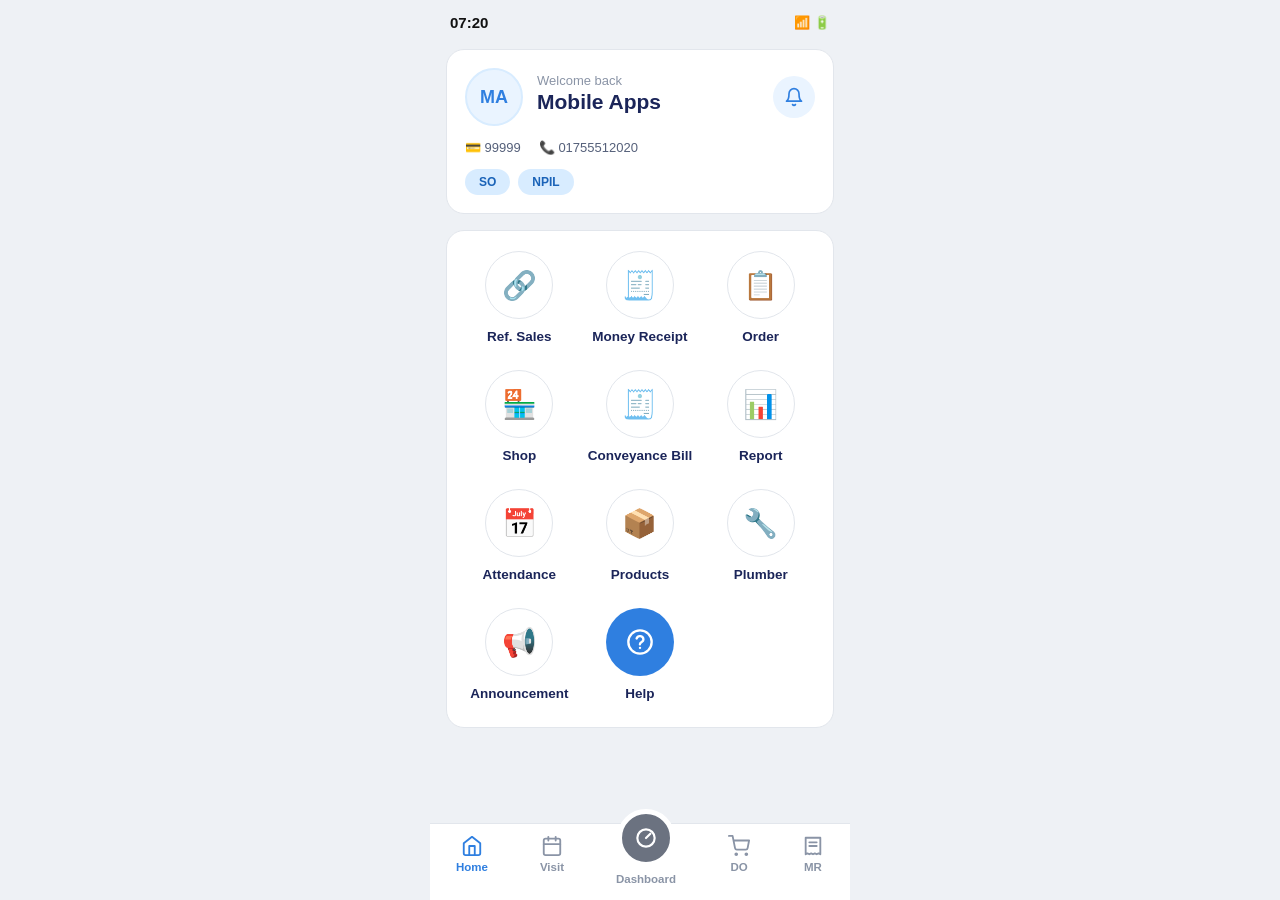
==== index.html @ ec457d66 "Add new string resource for viewing past step hint and create initial HTML structure for mobile app " ====
<!DOCTYPE html>
<html lang="en">
<head>
<meta charset="UTF-8">
<meta name="viewport" content="width=device-width, initial-scale=1.0">
<title>Mobile Apps</title>
<style>
  :root {
    --bg: #eef1f5;
    --card-bg: #ffffff;
    --border: #e2e6ec;
    --navy: #1b2559;
    --blue: #2f7fe0;
    --blue-light: #d8ecff;
    --blue-lighter: #eaf4ff;
    --grey-text: #8a94a6;
    --green: #35c46f;
    --amber: #f5a623;
    --red: #ef4444;
  }

  * { box-sizing: border-box; }

  body {
    margin: 0;
    background: var(--bg);
    font-family: -apple-system, BlinkMacSystemFont, "Segoe UI", Roboto, Helvetica, Arial, sans-serif;
    display: flex;
    justify-content: center;
  }

  .phone {
    width: 100%;
    max-width: 420px;
    min-height: 100vh;
    background: var(--bg);
    display: flex;
    flex-direction: column;
    position: relative;
  }

  /* Status bar */
  .status-bar {
    display: flex;
    justify-content: space-between;
    align-items: center;
    padding: 14px 20px 6px;
    font-size: 15px;
    font-weight: 600;
    color: #111;
  }
  .status-icons { display: flex; align-items: center; gap: 6px; font-size: 13px; }

  .content {
    padding: 12px 16px 90px;
    flex: 1;
  }

  .screen { display: none; }
  .screen.active { display: block; }

  /* Sub-page header */
  .page-header {
    display: flex;
    align-items: center;
    gap: 12px;
    margin-bottom: 16px;
    padding: 4px 0;
  }
  .back-btn {
    width: 38px;
    height: 38px;
    border-radius: 50%;
    background: #fff;
    border: 1px solid var(--border);
    display: flex;
    align-items: center;
    justify-content: center;
    cursor: pointer;
    flex-shrink: 0;
  }
  .back-btn svg { width: 18px; height: 18px; stroke: var(--navy); }
  .page-title { font-size: 19px; font-weight: 800; color: var(--navy); margin: 0; }

  /* Profile card */
  .profile-card {
    background: var(--card-bg);
    border: 1px solid var(--border);
    border-radius: 18px;
    padding: 18px;
    display: flex;
    flex-direction: column;
    gap: 14px;
    margin-bottom: 16px;
  }
  .profile-top {
    display: flex;
    align-items: center;
    gap: 14px;
  }
  .avatar {
    width: 58px;
    height: 58px;
    border-radius: 50%;
    background: var(--blue-lighter);
    border: 2px solid var(--blue-light);
    display: flex;
    align-items: center;
    justify-content: center;
    font-weight: 700;
    color: var(--blue);
    font-size: 18px;
    flex-shrink: 0;
  }
  .profile-info { flex: 1; }
  .welcome { color: var(--grey-text); font-size: 13px; margin: 0; }
  .name { color: var(--navy); font-size: 21px; font-weight: 800; margin: 2px 0 8px; }
  .meta { display: flex; gap: 18px; font-size: 13px; color: #55607a; }
  .meta span { display: flex; align-items: center; gap: 6px; }

  .bell {
    width: 42px;
    height: 42px;
    border-radius: 50%;
    background: var(--blue-lighter);
    display: flex;
    align-items: center;
    justify-content: center;
    flex-shrink: 0;
    cursor: pointer;
    border: none;
  }
  .bell svg { width: 20px; height: 20px; stroke: var(--blue); }

  .tags { display: flex; gap: 8px; }
  .tag {
    background: var(--blue-light);
    color: #1a63b8;
    font-size: 12px;
    font-weight: 700;
    padding: 6px 14px;
    border-radius: 20px;
  }

  /* App grid card */
  .apps-card {
    background: var(--card-bg);
    border: 1px solid var(--border);
    border-radius: 18px;
    padding: 20px 12px 26px;
  }
  .app-grid {
    display: grid;
    grid-template-columns: repeat(3, 1fr);
    row-gap: 26px;
  }
  .app-item {
    display: flex;
    flex-direction: column;
    align-items: center;
    gap: 10px;
    background: none;
    border: none;
    cursor: pointer;
    font-family: inherit;
    padding: 0;
  }
  .icon-circle {
    width: 68px;
    height: 68px;
    border-radius: 50%;
    border: 1px solid var(--border);
    display: flex;
    align-items: center;
    justify-content: center;
    background: #fff;
    font-size: 28px;
    transition: transform .15s ease, box-shadow .15s ease;
  }
  .app-item:active .icon-circle {
    transform: scale(0.93);
    box-shadow: 0 0 0 4px var(--blue-lighter);
  }
  .icon-circle.help {
    background: var(--blue);
    border: none;
  }
  .icon-circle.help svg { stroke: #fff; }
  .app-label {
    font-size: 13.5px;
    font-weight: 600;
    color: var(--navy);
    text-align: center;
  }

  /* Bottom nav */
  .bottom-nav {
    position: fixed;
    bottom: 0;
    left: 50%;
    transform: translateX(-50%);
    width: 100%;
    max-width: 420px;
    background: #fff;
    border-top: 1px solid var(--border);
    display: flex;
    justify-content: space-around;
    align-items: flex-start;
    padding: 10px 0 14px;
  }
  .nav-item {
    display: flex;
    flex-direction: column;
    align-items: center;
    gap: 4px;
    font-size: 11.5px;
    color: #8a94a6;
    font-weight: 600;
    background: none;
    border: none;
    cursor: pointer;
    font-family: inherit;
  }
  .nav-item.active { color: var(--blue); }
  .nav-item svg { width: 22px; height: 22px; }
  .nav-item.dashboard {
    margin-top: -26px;
  }
  .dashboard-circle {
    width: 58px;
    height: 58px;
    border-radius: 50%;
    background: #6b7280;
    display: flex;
    align-items: center;
    justify-content: center;
    border: 5px solid #fff;
    margin-bottom: 2px;
  }
  .dashboard-circle svg { width: 26px; height: 26px; stroke: #fff; }

  /* Form styles */
  .form-card {
    background: var(--card-bg);
    border: 1px solid var(--border);
    border-radius: 18px;
    padding: 20px;
  }
  .field { margin-bottom: 18px; }
  .field label {
    display: block;
    font-size: 13.5px;
    font-weight: 700;
    color: var(--navy);
    margin-bottom: 8px;
  }
  .field input[type="text"],
  .field input[type="tel"] {
    width: 100%;
    padding: 12px 14px;
    border: 1px solid var(--border);
    border-radius: 12px;
    font-size: 14.5px;
    font-family: inherit;
    background: #f8fafc;
    color: var(--navy);
  }
  .field input:focus {
    outline: none;
    border-color: var(--blue);
    background: #fff;
  }
  .field select {
    width: 100%;
    padding: 12px 14px;
    border: 1px solid var(--border);
    border-radius: 12px;
    font-size: 14.5px;
    font-family: inherit;
    background: #f8fafc url('data:image/svg+xml;utf8,<svg xmlns="http://www.w3.org/2000/svg" viewBox="0 0 24 24" fill="none" stroke="%238a94a6" stroke-width="2" stroke-linecap="round" stroke-linejoin="round"><path d="M6 9l6 6 6-6"/></svg>') no-repeat right 12px center/16px 16px;
    color: var(--navy);
    appearance: none;
    -webkit-appearance: none;
  }
  .field select:focus {
    outline: none;
    border-color: var(--blue);
    background-color: #fff;
  }
  .field-row {
    display: flex;
    gap: 12px;
  }
  .field-row .field {
    flex: 1;
    min-width: 0;
    margin-bottom: 0;
  }
  .chip-group { display: flex; gap: 10px; flex-wrap: wrap; }
  .chip {
    display: flex;
    align-items: center;
    gap: 8px;
    padding: 10px 16px;
    border-radius: 12px;
    border: 1.5px solid var(--border);
    background: #f8fafc;
    font-size: 14px;
    font-weight: 600;
    color: var(--navy);
    cursor: pointer;
    user-select: none;
    transition: all .12s ease;
  }
  .chip input { display: none; }
  .chip .box {
    width: 18px;
    height: 18px;
    border-radius: 5px;
    border: 1.5px solid #c3cad6;
    background: #fff;
    display: flex;
    align-items: center;
    justify-content: center;
    flex-shrink: 0;
  }
  .chip .box svg { width: 12px; height: 12px; stroke: #fff; display: none; }
  .chip.checked {
    background: var(--blue-lighter);
    border-color: var(--blue);
    color: #1a63b8;
  }
  .chip.checked .box {
    background: var(--blue);
    border-color: var(--blue);
  }
  .chip.checked .box svg { display: block; }

  .submit-btn {
    width: 100%;
    padding: 14px;
    background: var(--blue);
    color: #fff;
    border: none;
    border-radius: 14px;
    font-size: 15.5px;
    font-weight: 700;
    cursor: pointer;
    font-family: inherit;
    margin-top: 6px;
  }
  .submit-btn:active { opacity: .85; }

  .error-text {
    color: var(--red);
    font-size: 12.5px;
    margin-top: 6px;
    display: none;
  }

  /* Ref number result */
  .ref-result {
    margin-top: 20px;
    display: none;
  }
  .ref-result.show { display: block; }
  .ref-card {
    background: #eafaf0;
    border: 1.5px solid #b7ecc9;
    border-radius: 14px;
    padding: 16px;
    display: flex;
    align-items: center;
    justify-content: space-between;
    cursor: pointer;
  }
  .ref-card .left { display: flex; align-items: center; gap: 12px; }
  .ref-check {
    width: 34px;
    height: 34px;
    border-radius: 50%;
    background: var(--green);
    display: flex;
    align-items: center;
    justify-content: center;
    flex-shrink: 0;
  }
  .ref-check svg { width: 18px; height: 18px; stroke: #fff; }
  .ref-label { font-size: 12px; color: #4b8a63; font-weight: 600; margin: 0 0 2px; }
  .ref-number { font-size: 16px; font-weight: 800; color: #16743f; margin: 0; }
  .ref-card .chevron svg { width: 18px; height: 18px; stroke: #4b8a63; }

  .history-section { margin-top: 24px; }
  .history-title { font-size: 14px; font-weight: 700; color: var(--navy); margin: 0 0 12px; }
  .history-item {
    background: #fff;
    border: 1px solid var(--border);
    border-radius: 14px;
    padding: 14px 16px;
    display: flex;
    align-items: center;
    justify-content: space-between;
    margin-bottom: 10px;
    cursor: pointer;
  }
  .history-item .hi-left p { margin: 0; }
  .history-item .hi-ref { font-size: 14px; font-weight: 700; color: var(--navy); }
  .history-item .hi-name { font-size: 12.5px; color: var(--grey-text); margin-top: 2px !important; }
  .status-pill {
    font-size: 11px;
    font-weight: 700;
    padding: 5px 12px;
    border-radius: 20px;
  }
  .status-pill.pending { background: #fff4e0; color: #b5760a; }
  .status-pill.confirmed { background: var(--blue-light); color: #1a63b8; }
  .status-pill.processing { background: #f0e6ff; color: #7b3fd1; }
  .status-pill.completed { background: #e0f8e9; color: #1a7a44; }

  .empty-history { font-size: 13px; color: var(--grey-text); text-align: center; padding: 10px 0; }

  /* Detail screen */
  .detail-card {
    background: var(--card-bg);
    border: 1px solid var(--border);
    border-radius: 18px;
    padding: 20px;
    margin-bottom: 16px;
  }
  .detail-refno { font-size: 12.5px; color: var(--grey-text); margin: 0 0 4px; font-weight: 600; }
  .detail-refno span { color: var(--navy); font-weight: 800; font-size: 15px; }
  .detail-row {
    display: flex;
    justify-content: space-between;
    padding: 10px 0;
    border-bottom: 1px solid #f1f3f7;
    font-size: 13.5px;
  }
  .detail-row:last-child { border-bottom: none; }
  .detail-row .dr-label { color: var(--grey-text); }
  .detail-row .dr-value { color: var(--navy); font-weight: 700; text-align: right; }

  .timeline {
    display: flex;
    flex-direction: column;
    margin-top: 4px;
  }
  .timeline-step {
    display: flex;
    gap: 14px;
    position: relative;
  }
  .timeline-step .dot-col {
    display: flex;
    flex-direction: column;
    align-items: center;
  }
  .timeline-dot {
    width: 24px;
    height: 24px;
    border-radius: 50%;
    background: #e5e9f0;
    display: flex;
    align-items: center;
    justify-content: center;
    flex-shrink: 0;
    z-index: 1;
  }
  .timeline-dot svg { width: 13px; height: 13px; stroke: #fff; display: none; }
  .timeline-step.done .timeline-dot { background: var(--green); }
  .timeline-step.done .timeline-dot svg { display: block; }
  .timeline-step.current .timeline-dot { background: var(--blue); }
  .timeline-line {
    width: 2px;
    flex: 1;
    background: #e5e9f0;
    min-height: 30px;
  }
  .timeline-step.done .timeline-line { background: var(--green); }
  .timeline-step:last-child .timeline-line { display: none; }
  .timeline-body { padding-bottom: 26px; }
  .timeline-title { font-size: 14px; font-weight: 700; color: var(--navy); margin: 0 0 2px; }
  .timeline-step:not(.done):not(.current) .timeline-title { color: var(--grey-text); font-weight: 600; }
  .timeline-sub { font-size: 12px; color: var(--grey-text); margin: 0; }
</style>
</head>
<body>
<div class="phone">

  <div class="status-bar">
    <span id="clock">11:58</span>
    <span class="status-icons">📶 🔋</span>
  </div>

  <div class="content">

    <!-- HOME SCREEN -->
    <div class="screen active" id="screen-home">
      <div class="profile-card">
        <div class="profile-top">
          <div class="avatar">MA</div>
          <div class="profile-info">
            <p class="welcome">Welcome back</p>
            <p class="name">Mobile Apps</p>
          </div>
          <button class="bell" aria-label="Notifications">
            <svg viewBox="0 0 24 24" fill="none" stroke-width="2" stroke-linecap="round" stroke-linejoin="round"><path d="M18 8a6 6 0 0 0-12 0c0 7-3 9-3 9h18s-3-2-3-9"/><path d="M13.73 21a2 2 0 0 1-3.46 0"/></svg>
          </button>
        </div>
        <div class="meta">
          <span>💳 99999</span>
          <span>📞 01755512020</span>
        </div>
        <div class="tags">
          <span class="tag">SO</span>
          <span class="tag">NPIL</span>
        </div>
      </div>

      <div class="apps-card">
        <div class="app-grid" id="appGrid"></div>
      </div>
    </div>

    <!-- REF SALES FORM SCREEN -->
    <div class="screen" id="screen-refsales-form">
      <div class="page-header">
        <button class="back-btn" onclick="showScreen('screen-home')">
          <svg viewBox="0 0 24 24" fill="none" stroke-width="2" stroke-linecap="round" stroke-linejoin="round"><path d="M15 18l-6-6 6-6"/></svg>
        </button>
        <p class="page-title">Ref. Sales</p>
      </div>

      <div class="form-card">
        <div class="field">
          <label for="custName">Customer Name</label>
          <input type="text" id="custName" placeholder="Enter customer name">
          <p class="error-text" id="err-custName">Customer name is required</p>
        </div>

        <div class="field">
          <label for="custMobile">Cust. Mobile</label>
          <input type="tel" id="custMobile" placeholder="Enter mobile number">
          <p class="error-text" id="err-custMobile">Mobile number is required</p>
        </div>

        <div class="field-row">
          <div class="field">
            <label for="custDistrict">District</label>
            <select id="custDistrict">
              <option value="" selected disabled>Select District</option>
              <option value="Dhaka">Dhaka</option>
              <option value="Chattogram">Chattogram</option>
              <option value="Khulna">Khulna</option>
              <option value="Rajshahi">Rajshahi</option>
              <option value="Barishal">Barishal</option>
              <option value="Sylhet">Sylhet</option>
              <option value="Rangpur">Rangpur</option>
              <option value="Mymensingh">Mymensingh</option>
            </select>
          </div>
          <div class="field">
            <label for="custThana">Thana</label>
            <select id="custThana">
              <option value="" selected disabled>Select Thana</option>
            </select>
          </div>
        </div>

        <div class="field-row">
          <div class="field">
            <label for="custUpazila">Upazila</label>
            <select id="custUpazila">
              <option value="" selected disabled>Select Upazila</option>
            </select>
          </div>
          <div class="field">
            <label for="custVillage">Village</label>
            <select id="custVillage">
              <option value="" selected disabled>Select Village</option>
            </select>
          </div>
        </div>

        <div class="field">
          <label>Ref. Product Type</label>
          <div class="chip-group" id="productTypeGroup">
            <label class="chip" data-value="PIPE">
              <input type="checkbox" value="PIPE">
              <span class="box"><svg viewBox="0 0 24 24" fill="none" stroke-width="3" stroke-linecap="round" stroke-linejoin="round"><path d="M20 6L9 17l-5-5"/></svg></span>
              PIPE
            </label>
            <label class="chip" data-value="DOOR">
              <input type="checkbox" value="DOOR">
              <span class="box"><svg viewBox="0 0 24 24" fill="none" stroke-width="3" stroke-linecap="round" stroke-linejoin="round"><path d="M20 6L9 17l-5-5"/></svg></span>
              DOOR
            </label>
            <label class="chip" data-value="TANK">
              <input type="checkbox" value="TANK">
              <span class="box"><svg viewBox="0 0 24 24" fill="none" stroke-width="3" stroke-linecap="round" stroke-linejoin="round"><path d="M20 6L9 17l-5-5"/></svg></span>
              TANK
            </label>
          </div>
          <p class="error-text" id="err-productType">Select at least one product type</p>
        </div>

        <button class="submit-btn" onclick="submitRefSales()">Submit</button>

        <div class="ref-result" id="refResult">
          <div class="ref-card" id="refResultCard" onclick="openLatestRef()">
            <div class="left">
              <div class="ref-check">
                <svg viewBox="0 0 24 24" fill="none" stroke-width="3" stroke-linecap="round" stroke-linejoin="round"><path d="M20 6L9 17l-5-5"/></svg>
              </div>
              <div>
                <p class="ref-label">Reference Number</p>
                <p class="ref-number" id="refResultNumber">—</p>
              </div>
            </div>
            <div class="chevron">
              <svg viewBox="0 0 24 24" fill="none" stroke-width="2" stroke-linecap="round" stroke-linejoin="round"><path d="M9 18l6-6-6-6"/></svg>
            </div>
          </div>
        </div>
      </div>

      <div class="history-section">
        <p class="history-title">My Ref. Sales</p>
        <div id="historyList">
          <p class="empty-history">No reference sales yet</p>
        </div>
      </div>
    </div>

    <!-- REF SALES DETAIL SCREEN -->
    <div class="screen" id="screen-refsales-detail">
      <div class="page-header">
        <button class="back-btn" onclick="showScreen('screen-refsales-form')">
          <svg viewBox="0 0 24 24" fill="none" stroke-width="2" stroke-linecap="round" stroke-linejoin="round"><path d="M15 18l-6-6 6-6"/></svg>
        </button>
        <p class="page-title">Ref. Sales Details</p>
      </div>

      <div class="detail-card">
        <p class="detail-refno">Reference No. <span id="detailRefNo"></span></p>
        <div class="detail-row">
          <span class="dr-label">Customer Name</span>
          <span class="dr-value" id="detailCustName"></span>
        </div>
        <div class="detail-row">
          <span class="dr-label">Cust. Mobile</span>
          <span class="dr-value" id="detailCustMobile"></span>
        </div>
        <div class="detail-row">
          <span class="dr-label">Product Type</span>
          <span class="dr-value" id="detailProductType"></span>
        </div>
        <div class="detail-row">
          <span class="dr-label">Date</span>
          <span class="dr-value" id="detailDate"></span>
        </div>
      </div>

      <div class="detail-card">
        <p class="history-title" style="margin-bottom:18px;">Status</p>
        <div class="timeline" id="detailTimeline"></div>
      </div>
    </div>

  </div>

  <div class="bottom-nav">
    <button class="nav-item active">
      <svg viewBox="0 0 24 24" fill="none" stroke="currentColor" stroke-width="2" stroke-linecap="round" stroke-linejoin="round"><path d="M3 9l9-7 9 7v11a2 2 0 0 1-2 2H5a2 2 0 0 1-2-2z"/><path d="M9 22V12h6v10"/></svg>
      Home
    </button>
    <button class="nav-item">
      <svg viewBox="0 0 24 24" fill="none" stroke="currentColor" stroke-width="2" stroke-linecap="round" stroke-linejoin="round"><rect x="3" y="4" width="18" height="18" rx="2"/><path d="M16 2v4M8 2v4M3 10h18"/></svg>
      Visit
    </button>
    <button class="nav-item dashboard">
      <div class="dashboard-circle">
        <svg viewBox="0 0 24 24" fill="none" stroke="currentColor" stroke-width="2" stroke-linecap="round" stroke-linejoin="round"><path d="M12 20a8 8 0 1 0 0-16 8 8 0 0 0 0 16z"/><path d="M12 12l4-4"/></svg>
      </div>
      Dashboard
    </button>
    <button class="nav-item">
      <svg viewBox="0 0 24 24" fill="none" stroke="currentColor" stroke-width="2" stroke-linecap="round" stroke-linejoin="round"><circle cx="9" cy="21" r="1"/><circle cx="20" cy="21" r="1"/><path d="M1 1h4l2.68 13.39a2 2 0 0 0 2 1.61h9.72a2 2 0 0 0 2-1.61L23 6H6"/></svg>
      DO
    </button>
    <button class="nav-item">
      <svg viewBox="0 0 24 24" fill="none" stroke="currentColor" stroke-width="2" stroke-linecap="round" stroke-linejoin="round"><path d="M4 3h16v18l-2-1-2 1-2-1-2 1-2-1-2 1-2-1-2 1z"/><path d="M8 8h8M8 12h8"/></svg>
      MR
    </button>
  </div>

</div>

<script>
  /* ---------- App grid ---------- */
  const apps = [
    { label: "Ref. Sales", emoji: "🔗", action: () => showScreen('screen-refsales-form') },
    { label: "Money Receipt", emoji: "🧾" },
    { label: "Order", emoji: "📋" },
    { label: "Shop", emoji: "🏪" },
    { label: "Conveyance Bill", emoji: "🧾" },
    { label: "Report", emoji: "📊" },
    { label: "Attendance", emoji: "📅" },
    { label: "Products", emoji: "📦" },
    { label: "Plumber", emoji: "🔧" },
    { label: "Announcement", emoji: "📢" },
    { label: "Help", icon: true }
  ];

  const grid = document.getElementById('appGrid');
  apps.forEach(app => {
    const btn = document.createElement('button');
    btn.className = 'app-item';
    if (app.label === 'Help') {
      btn.innerHTML = `
        <div class="icon-circle help">
          <svg viewBox="0 0 24 24" fill="none" stroke-width="2" stroke-linecap="round" stroke-linejoin="round" width="28" height="28">
            <circle cx="12" cy="12" r="10"/>
            <path d="M9.09 9a3 3 0 0 1 5.83 1c0 2-3 2-3 4"/>
            <line x1="12" y1="17" x2="12.01" y2="17"/>
          </svg>
        </div>
        <span class="app-label">${app.label}</span>
      `;
    } else {
      btn.innerHTML = `
        <div class="icon-circle">${app.emoji}</div>
        <span class="app-label">${app.label}</span>
      `;
    }
    btn.addEventListener('click', () => {
      if (app.action) app.action();
      else alert(app.label + ' tapped');
    });
    grid.appendChild(btn);
  });

  /* ---------- Screen router ---------- */
  function showScreen(id) {
    document.querySelectorAll('.screen').forEach(s => s.classList.remove('active'));
    document.getElementById(id).classList.add('active');
    window.scrollTo(0, 0);
  }

  /* ---------- District / Thana / Upazila / Village cascading selects ---------- */
  /* Sample data - replace with your real dataset or API call */
  const LOCATION_DATA = {
    "Dhaka": {
      thanas: ["Dhanmondi", "Gulshan", "Mirpur", "Uttara"],
      upazilas: ["Savar", "Dhamrai", "Keraniganj", "Nawabganj"]
    },
    "Chattogram": {
      thanas: ["Kotwali", "Panchlaish", "Pahartali", "Double Mooring"],
      upazilas: ["Sitakunda", "Mirsharai", "Patiya", "Boalkhali"]
    },
    "Khulna": {
      thanas: ["Khalishpur", "Sonadanga", "Daulatpur", "Khan Jahan Ali"],
      upazilas: ["Dumuria", "Batiaghata", "Dighalia", "Rupsa"]
    },
    "Rajshahi": {
      thanas: ["Boalia", "Rajpara", "Motihar", "Shah Makhdum"],
      upazilas: ["Paba", "Godagari", "Tanore", "Charghat"]
    },
    "Barishal": {
      thanas: ["Kotwali", "Airport", "Kaunia"],
      upazilas: ["Sadar", "Bakerganj", "Babuganj", "Muladi"]
    },
    "Sylhet": {
      thanas: ["Kotwali", "Jalalabad", "Shah Poran", "South Surma"],
      upazilas: ["Sadar", "Beanibazar", "Golapganj", "Companiganj"]
    },
    "Rangpur": {
      thanas: ["Kotwali", "Haragach"],
      upazilas: ["Sadar", "Mithapukur", "Pirganj", "Badarganj"]
    },
    "Mymensingh": {
      thanas: ["Kotwali", "Sadar"],
      upazilas: ["Muktagacha", "Trishal", "Bhaluka", "Gafargaon"]
    }
  };

  // Generic village sample list used once an Upazila is picked
  const SAMPLE_VILLAGES = ["Village 1", "Village 2", "Village 3", "Village 4"];

  function fillSelect(selectEl, options, placeholder) {
    selectEl.innerHTML = '';
    const placeholderOpt = document.createElement('option');
    placeholderOpt.value = '';
    placeholderOpt.textContent = placeholder;
    placeholderOpt.selected = true;
    placeholderOpt.disabled = true;
    selectEl.appendChild(placeholderOpt);
    options.forEach(opt => {
      const o = document.createElement('option');
      o.value = opt;
      o.textContent = opt;
      selectEl.appendChild(o);
    });
  }

  const districtSelect = document.getElementById('custDistrict');
  const thanaSelect = document.getElementById('custThana');
  const upazilaSelect = document.getElementById('custUpazila');
  const villageSelect = document.getElementById('custVillage');

  districtSelect.addEventListener('change', () => {
    const data = LOCATION_DATA[districtSelect.value];
    fillSelect(thanaSelect, data ? data.thanas : [], 'Select Thana');
    fillSelect(upazilaSelect, data ? data.upazilas : [], 'Select Upazila');
    fillSelect(villageSelect, [], 'Select Village');
  });

  upazilaSelect.addEventListener('change', () => {
    fillSelect(villageSelect, SAMPLE_VILLAGES, 'Select Village');
  });

  /* ---------- Chip (checkbox) behavior ---------- */
  document.querySelectorAll('#productTypeGroup .chip').forEach(chip => {
    chip.addEventListener('click', (e) => {
      const input = chip.querySelector('input');
      input.checked = !input.checked;
      chip.classList.toggle('checked', input.checked);
    });
  });

  /* ---------- Ref Sales data + submit ---------- */
  let refSalesRecords = [];
  let refCounter = 1000;
  let latestRefNo = null;

  const STATUS_STEPS = [
    { key: 'pending', title: 'Pending', sub: 'SO :Mr. Nazmul (01933366918), SROT | Barishal | Sadar' },
    { key: 'processing', title: 'Processing', sub: 'Order is being processed' },
    { key: 'confirmed', title: 'Order Confirmation', sub: 'Order confirmed by sales team' },
    { key: 'completed', title: 'Completed', sub: 'Order completed and closed' }
  ];

  function submitRefSales() {
    const nameInput = document.getElementById('custName');
    const mobileInput = document.getElementById('custMobile');
    const checked = Array.from(document.querySelectorAll('#productTypeGroup input:checked')).map(i => i.value);

    const name = nameInput.value.trim();
    const mobile = mobileInput.value.trim();

    let valid = true;
    document.getElementById('err-custName').style.display = name ? 'none' : 'block';
    document.getElementById('err-custMobile').style.display = mobile ? 'none' : 'block';
    document.getElementById('err-productType').style.display = checked.length ? 'none' : 'block';
    if (!name || !mobile || !checked.length) valid = false;
    if (!valid) return;

    refCounter += 1;
    const refNo = 'REF-' + refCounter;
    const record = {
      refNo,
      name,
      mobile,
      productTypes: checked,
      status: 'pending',
      date: new Date().toLocaleDateString('en-GB', { day: '2-digit', month: 'short', year: 'numeric' })
    };
    refSalesRecords.unshift(record);
    latestRefNo = refNo;

    document.getElementById('refResultNumber').textContent = refNo;
    document.getElementById('refResult').classList.add('show');

    // reset form
    nameInput.value = '';
    mobileInput.value = '';
    document.querySelectorAll('#productTypeGroup .chip').forEach(chip => {
      chip.classList.remove('checked');
      chip.querySelector('input').checked = false;
    });

    renderHistory();
  }

  function renderHistory() {
    const list = document.getElementById('historyList');
    if (!refSalesRecords.length) {
      list.innerHTML = '<p class="empty-history">No reference sales yet</p>';
      return;
    }
    list.innerHTML = '';
    refSalesRecords.forEach(rec => {
      const item = document.createElement('div');
      item.className = 'history-item';
      const statusLabelMap = { pending: 'Pending', processing: 'Processing', confirmed: 'Confirmed', completed: 'Completed' };
      item.innerHTML = `
        <div class="hi-left">
          <p class="hi-ref">${rec.refNo}</p>
          <p class="hi-name">${rec.name} · ${rec.productTypes.join(', ')}</p>
        </div>
        <span class="status-pill ${rec.status}">${statusLabelMap[rec.status]}</span>
      `;
      item.addEventListener('click', () => openRefDetail(rec.refNo));
      list.appendChild(item);
    });
  }

  function openLatestRef() {
    if (latestRefNo) openRefDetail(latestRefNo);
  }

  function openRefDetail(refNo) {
    const rec = refSalesRecords.find(r => r.refNo === refNo);
    if (!rec) return;

    document.getElementById('detailRefNo').innerHTML = '<span>' + rec.refNo + '</span>';
    document.getElementById('detailCustName').textContent = rec.name;
    document.getElementById('detailCustMobile').textContent = rec.mobile;
    document.getElementById('detailProductType').textContent = rec.productTypes.join(', ');
    document.getElementById('detailDate').textContent = rec.date;

    const currentIndex = STATUS_STEPS.findIndex(s => s.key === rec.status);
    const timeline = document.getElementById('detailTimeline');
    timeline.innerHTML = '';
    STATUS_STEPS.forEach((step, idx) => {
      const stepEl = document.createElement('div');
      stepEl.className = 'timeline-step';
      if (idx < currentIndex) stepEl.classList.add('done');
      else if (idx === currentIndex) stepEl.classList.add('current');

      stepEl.innerHTML = `
        <div class="dot-col">
          <div class="timeline-dot">
            <svg viewBox="0 0 24 24" fill="none" stroke-width="3" stroke-linecap="round" stroke-linejoin="round"><path d="M20 6L9 17l-5-5"/></svg>
          </div>
          <div class="timeline-line"></div>
        </div>
        <div class="timeline-body">
          <p class="timeline-title">${step.title}</p>
          <p class="timeline-sub">${step.sub}</p>
        </div>
      `;
      timeline.appendChild(stepEl);
    });

    showScreen('screen-refsales-detail');
  }

  /* ---------- live clock ---------- */
  function updateClock() {
    const now = new Date();
    let h = now.getHours();
    const m = now.getMinutes().toString().padStart(2,'0');
    document.getElementById('clock').textContent = `${h.toString().padStart(2,'0')}:${m}`;
  }
  updateClock();
  setInterval(updateClock, 30000);
</script>

</body>
</html>
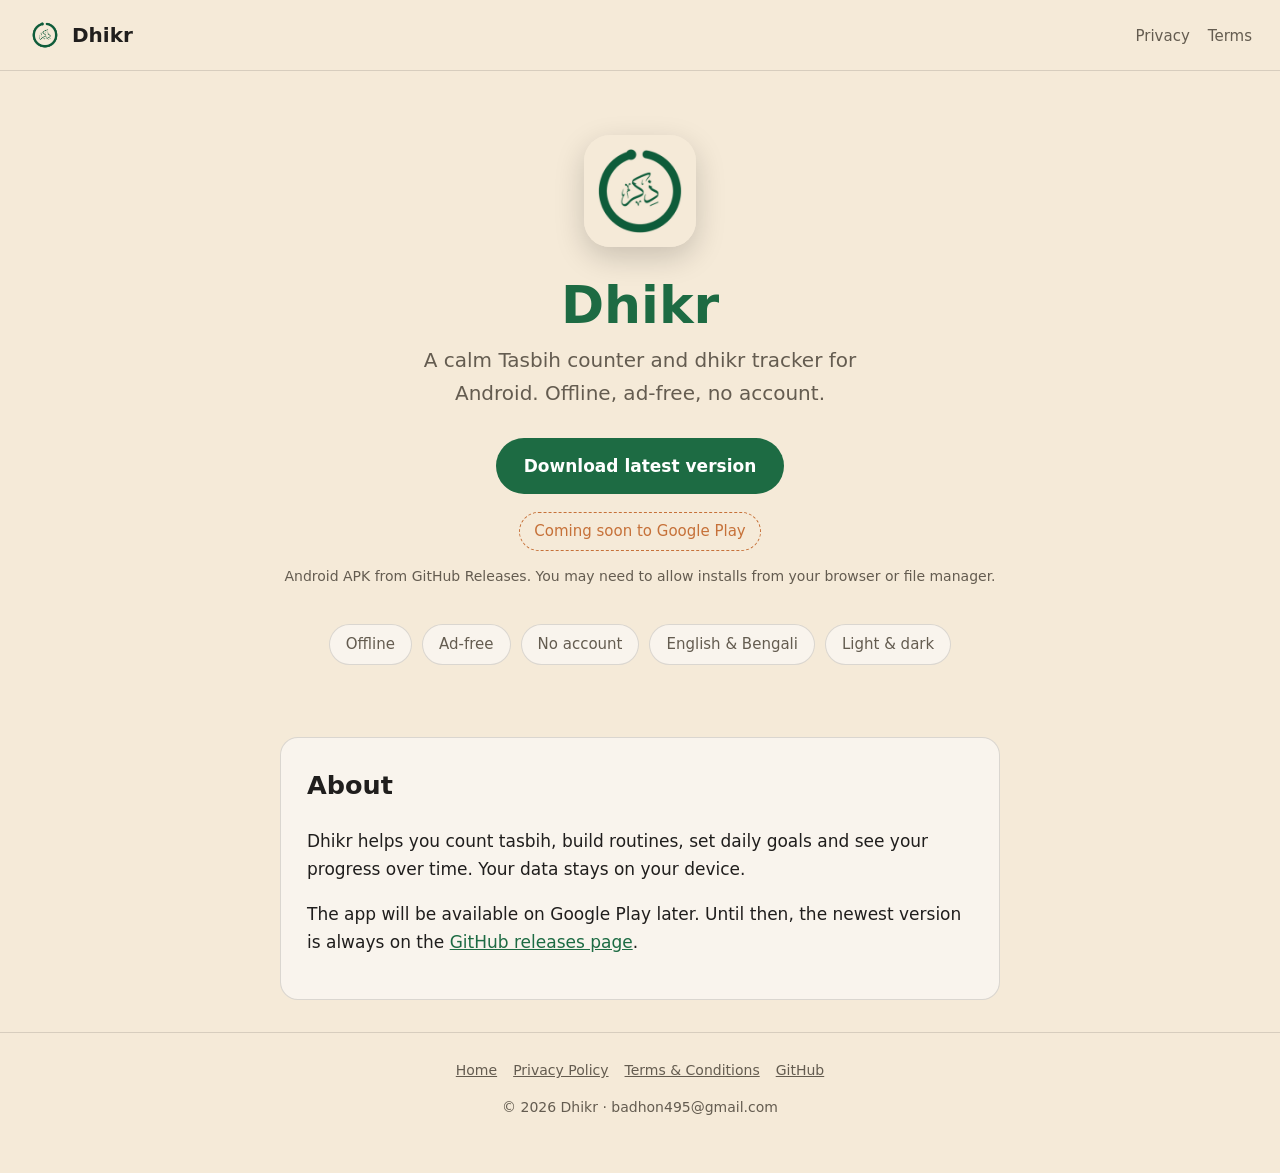
==== commit af4419cd: "chore(website): keep only site files at repo root, deploy Pages from website branch Co-Authored-By: " ====
--- a/index.html
+++ b/index.html
@@ -1,961 +1,16 @@
-<!DOCTYPE html>
-<html lang="en">
-<head>
-<meta charset="UTF-8">
-<meta name="viewport" content="width=device-width, initial-scale=1.0">
-<title>Mobile Apps</title>
-<style>
-  :root {
-    --bg: #eef1f5;
-    --card-bg: #ffffff;
-    --border: #e2e6ec;
-    --navy: #1b2559;
-    --blue: #2f7fe0;
-    --blue-light: #d8ecff;
-    --blue-lighter: #eaf4ff;
-    --grey-text: #8a94a6;
-    --green: #35c46f;
-    --amber: #f5a623;
-    --red: #ef4444;
-  }
-
-  * { box-sizing: border-box; }
-
-  body {
-    margin: 0;
-    background: var(--bg);
-    font-family: -apple-system, BlinkMacSystemFont, "Segoe UI", Roboto, Helvetica, Arial, sans-serif;
-    display: flex;
-    justify-content: center;
-  }
-
-  .phone {
-    width: 100%;
-    max-width: 420px;
-    min-height: 100vh;
-    background: var(--bg);
-    display: flex;
-    flex-direction: column;
-    position: relative;
-  }
-
-  /* Status bar */
-  .status-bar {
-    display: flex;
-    justify-content: space-between;
-    align-items: center;
-    padding: 14px 20px 6px;
-    font-size: 15px;
-    font-weight: 600;
-    color: #111;
-  }
-  .status-icons { display: flex; align-items: center; gap: 6px; font-size: 13px; }
-
-  .content {
-    padding: 12px 16px 90px;
-    flex: 1;
-  }
-
-  .screen { display: none; }
-  .screen.active { display: block; }
-
-  /* Sub-page header */
-  .page-header {
-    display: flex;
-    align-items: center;
-    gap: 12px;
-    margin-bottom: 16px;
-    padding: 4px 0;
-  }
-  .back-btn {
-    width: 38px;
-    height: 38px;
-    border-radius: 50%;
-    background: #fff;
-    border: 1px solid var(--border);
-    display: flex;
-    align-items: center;
-    justify-content: center;
-    cursor: pointer;
-    flex-shrink: 0;
-  }
-  .back-btn svg { width: 18px; height: 18px; stroke: var(--navy); }
-  .page-title { font-size: 19px; font-weight: 800; color: var(--navy); margin: 0; }
-
-  /* Profile card */
-  .profile-card {
-    background: var(--card-bg);
-    border: 1px solid var(--border);
-    border-radius: 18px;
-    padding: 18px;
-    display: flex;
-    flex-direction: column;
-    gap: 14px;
-    margin-bottom: 16px;
-  }
-  .profile-top {
-    display: flex;
-    align-items: center;
-    gap: 14px;
-  }
-  .avatar {
-    width: 58px;
-    height: 58px;
-    border-radius: 50%;
-    background: var(--blue-lighter);
-    border: 2px solid var(--blue-light);
-    display: flex;
-    align-items: center;
-    justify-content: center;
-    font-weight: 700;
-    color: var(--blue);
-    font-size: 18px;
-    flex-shrink: 0;
-  }
-  .profile-info { flex: 1; }
-  .welcome { color: var(--grey-text); font-size: 13px; margin: 0; }
-  .name { color: var(--navy); font-size: 21px; font-weight: 800; margin: 2px 0 8px; }
-  .meta { display: flex; gap: 18px; font-size: 13px; color: #55607a; }
-  .meta span { display: flex; align-items: center; gap: 6px; }
-
-  .bell {
-    width: 42px;
-    height: 42px;
-    border-radius: 50%;
-    background: var(--blue-lighter);
-    display: flex;
-    align-items: center;
-    justify-content: center;
-    flex-shrink: 0;
-    cursor: pointer;
-    border: none;
-  }
-  .bell svg { width: 20px; height: 20px; stroke: var(--blue); }
-
-  .tags { display: flex; gap: 8px; }
-  .tag {
-    background: var(--blue-light);
-    color: #1a63b8;
-    font-size: 12px;
-    font-weight: 700;
-    padding: 6px 14px;
-    border-radius: 20px;
-  }
-
-  /* App grid card */
-  .apps-card {
-    background: var(--card-bg);
-    border: 1px solid var(--border);
-    border-radius: 18px;
-    padding: 20px 12px 26px;
-  }
-  .app-grid {
-    display: grid;
-    grid-template-columns: repeat(3, 1fr);
-    row-gap: 26px;
-  }
-  .app-item {
-    display: flex;
-    flex-direction: column;
-    align-items: center;
-    gap: 10px;
-    background: none;
-    border: none;
-    cursor: pointer;
-    font-family: inherit;
-    padding: 0;
-  }
-  .icon-circle {
-    width: 68px;
-    height: 68px;
-    border-radius: 50%;
-    border: 1px solid var(--border);
-    display: flex;
-    align-items: center;
-    justify-content: center;
-    background: #fff;
-    font-size: 28px;
-    transition: transform .15s ease, box-shadow .15s ease;
-  }
-  .app-item:active .icon-circle {
-    transform: scale(0.93);
-    box-shadow: 0 0 0 4px var(--blue-lighter);
-  }
-  .icon-circle.help {
-    background: var(--blue);
-    border: none;
-  }
-  .icon-circle.help svg { stroke: #fff; }
-  .app-label {
-    font-size: 13.5px;
-    font-weight: 600;
-    color: var(--navy);
-    text-align: center;
-  }
-
-  /* Bottom nav */
-  .bottom-nav {
-    position: fixed;
-    bottom: 0;
-    left: 50%;
-    transform: translateX(-50%);
-    width: 100%;
-    max-width: 420px;
-    background: #fff;
-    border-top: 1px solid var(--border);
-    display: flex;
-    justify-content: space-around;
-    align-items: flex-start;
-    padding: 10px 0 14px;
-  }
-  .nav-item {
-    display: flex;
-    flex-direction: column;
-    align-items: center;
-    gap: 4px;
-    font-size: 11.5px;
-    color: #8a94a6;
-    font-weight: 600;
-    background: none;
-    border: none;
-    cursor: pointer;
-    font-family: inherit;
-  }
-  .nav-item.active { color: var(--blue); }
-  .nav-item svg { width: 22px; height: 22px; }
-  .nav-item.dashboard {
-    margin-top: -26px;
-  }
-  .dashboard-circle {
-    width: 58px;
-    height: 58px;
-    border-radius: 50%;
-    background: #6b7280;
-    display: flex;
-    align-items: center;
-    justify-content: center;
-    border: 5px solid #fff;
-    margin-bottom: 2px;
-  }
-  .dashboard-circle svg { width: 26px; height: 26px; stroke: #fff; }
-
-  /* Form styles */
-  .form-card {
-    background: var(--card-bg);
-    border: 1px solid var(--border);
-    border-radius: 18px;
-    padding: 20px;
-  }
-  .field { margin-bottom: 18px; }
-  .field label {
-    display: block;
-    font-size: 13.5px;
-    font-weight: 700;
-    color: var(--navy);
-    margin-bottom: 8px;
-  }
-  .field input[type="text"],
-  .field input[type="tel"] {
-    width: 100%;
-    padding: 12px 14px;
-    border: 1px solid var(--border);
-    border-radius: 12px;
-    font-size: 14.5px;
-    font-family: inherit;
-    background: #f8fafc;
-    color: var(--navy);
-  }
-  .field input:focus {
-    outline: none;
-    border-color: var(--blue);
-    background: #fff;
-  }
-  .field select {
-    width: 100%;
-    padding: 12px 14px;
-    border: 1px solid var(--border);
-    border-radius: 12px;
-    font-size: 14.5px;
-    font-family: inherit;
-    background: #f8fafc url('data:image/svg+xml;utf8,<svg xmlns="http://www.w3.org/2000/svg" viewBox="0 0 24 24" fill="none" stroke="%238a94a6" stroke-width="2" stroke-linecap="round" stroke-linejoin="round"><path d="M6 9l6 6 6-6"/></svg>') no-repeat right 12px center/16px 16px;
-    color: var(--navy);
-    appearance: none;
-    -webkit-appearance: none;
-  }
-  .field select:focus {
-    outline: none;
-    border-color: var(--blue);
-    background-color: #fff;
-  }
-  .field-row {
-    display: flex;
-    gap: 12px;
-  }
-  .field-row .field {
-    flex: 1;
-    min-width: 0;
-    margin-bottom: 0;
-  }
-  .chip-group { display: flex; gap: 10px; flex-wrap: wrap; }
-  .chip {
-    display: flex;
-    align-items: center;
-    gap: 8px;
-    padding: 10px 16px;
-    border-radius: 12px;
-    border: 1.5px solid var(--border);
-    background: #f8fafc;
-    font-size: 14px;
-    font-weight: 600;
-    color: var(--navy);
-    cursor: pointer;
-    user-select: none;
-    transition: all .12s ease;
-  }
-  .chip input { display: none; }
-  .chip .box {
-    width: 18px;
-    height: 18px;
-    border-radius: 5px;
-    border: 1.5px solid #c3cad6;
-    background: #fff;
-    display: flex;
-    align-items: center;
-    justify-content: center;
-    flex-shrink: 0;
-  }
-  .chip .box svg { width: 12px; height: 12px; stroke: #fff; display: none; }
-  .chip.checked {
-    background: var(--blue-lighter);
-    border-color: var(--blue);
-    color: #1a63b8;
-  }
-  .chip.checked .box {
-    background: var(--blue);
-    border-color: var(--blue);
-  }
-  .chip.checked .box svg { display: block; }
-
-  .submit-btn {
-    width: 100%;
-    padding: 14px;
-    background: var(--blue);
-    color: #fff;
-    border: none;
-    border-radius: 14px;
-    font-size: 15.5px;
-    font-weight: 700;
-    cursor: pointer;
-    font-family: inherit;
-    margin-top: 6px;
-  }
-  .submit-btn:active { opacity: .85; }
-
-  .error-text {
-    color: var(--red);
-    font-size: 12.5px;
-    margin-top: 6px;
-    display: none;
-  }
-
-  /* Ref number result */
-  .ref-result {
-    margin-top: 20px;
-    display: none;
-  }
-  .ref-result.show { display: block; }
-  .ref-card {
-    background: #eafaf0;
-    border: 1.5px solid #b7ecc9;
-    border-radius: 14px;
-    padding: 16px;
-    display: flex;
-    align-items: center;
-    justify-content: space-between;
-    cursor: pointer;
-  }
-  .ref-card .left { display: flex; align-items: center; gap: 12px; }
-  .ref-check {
-    width: 34px;
-    height: 34px;
-    border-radius: 50%;
-    background: var(--green);
-    display: flex;
-    align-items: center;
-    justify-content: center;
-    flex-shrink: 0;
-  }
-  .ref-check svg { width: 18px; height: 18px; stroke: #fff; }
-  .ref-label { font-size: 12px; color: #4b8a63; font-weight: 600; margin: 0 0 2px; }
-  .ref-number { font-size: 16px; font-weight: 800; color: #16743f; margin: 0; }
-  .ref-card .chevron svg { width: 18px; height: 18px; stroke: #4b8a63; }
-
-  .history-section { margin-top: 24px; }
-  .history-title { font-size: 14px; font-weight: 700; color: var(--navy); margin: 0 0 12px; }
-  .history-item {
-    background: #fff;
-    border: 1px solid var(--border);
-    border-radius: 14px;
-    padding: 14px 16px;
-    display: flex;
-    align-items: center;
-    justify-content: space-between;
-    margin-bottom: 10px;
-    cursor: pointer;
-  }
-  .history-item .hi-left p { margin: 0; }
-  .history-item .hi-ref { font-size: 14px; font-weight: 700; color: var(--navy); }
-  .history-item .hi-name { font-size: 12.5px; color: var(--grey-text); margin-top: 2px !important; }
-  .status-pill {
-    font-size: 11px;
-    font-weight: 700;
-    padding: 5px 12px;
-    border-radius: 20px;
-  }
-  .status-pill.pending { background: #fff4e0; color: #b5760a; }
-  .status-pill.confirmed { background: var(--blue-light); color: #1a63b8; }
-  .status-pill.processing { background: #f0e6ff; color: #7b3fd1; }
-  .status-pill.completed { background: #e0f8e9; color: #1a7a44; }
-
-  .empty-history { font-size: 13px; color: var(--grey-text); text-align: center; padding: 10px 0; }
-
-  /* Detail screen */
-  .detail-card {
-    background: var(--card-bg);
-    border: 1px solid var(--border);
-    border-radius: 18px;
-    padding: 20px;
-    margin-bottom: 16px;
-  }
-  .detail-refno { font-size: 12.5px; color: var(--grey-text); margin: 0 0 4px; font-weight: 600; }
-  .detail-refno span { color: var(--navy); font-weight: 800; font-size: 15px; }
-  .detail-row {
-    display: flex;
-    justify-content: space-between;
-    padding: 10px 0;
-    border-bottom: 1px solid #f1f3f7;
-    font-size: 13.5px;
-  }
-  .detail-row:last-child { border-bottom: none; }
-  .detail-row .dr-label { color: var(--grey-text); }
-  .detail-row .dr-value { color: var(--navy); font-weight: 700; text-align: right; }
-
-  .timeline {
-    display: flex;
-    flex-direction: column;
-    margin-top: 4px;
-  }
-  .timeline-step {
-    display: flex;
-    gap: 14px;
-    position: relative;
-  }
-  .timeline-step .dot-col {
-    display: flex;
-    flex-direction: column;
-    align-items: center;
-  }
-  .timeline-dot {
-    width: 24px;
-    height: 24px;
-    border-radius: 50%;
-    background: #e5e9f0;
-    display: flex;
-    align-items: center;
-    justify-content: center;
-    flex-shrink: 0;
-    z-index: 1;
-  }
-  .timeline-dot svg { width: 13px; height: 13px; stroke: #fff; display: none; }
-  .timeline-step.done .timeline-dot { background: var(--green); }
-  .timeline-step.done .timeline-dot svg { display: block; }
-  .timeline-step.current .timeline-dot { background: var(--blue); }
-  .timeline-line {
-    width: 2px;
-    flex: 1;
-    background: #e5e9f0;
-    min-height: 30px;
-  }
-  .timeline-step.done .timeline-line { background: var(--green); }
-  .timeline-step:last-child .timeline-line { display: none; }
-  .timeline-body { padding-bottom: 26px; }
-  .timeline-title { font-size: 14px; font-weight: 700; color: var(--navy); margin: 0 0 2px; }
-  .timeline-step:not(.done):not(.current) .timeline-title { color: var(--grey-text); font-weight: 600; }
-  .timeline-sub { font-size: 12px; color: var(--grey-text); margin: 0; }
-</style>
-</head>
-<body>
-<div class="phone">
-
-  <div class="status-bar">
-    <span id="clock">11:58</span>
-    <span class="status-icons">📶 🔋</span>
-  </div>
-
-  <div class="content">
-
-    <!-- HOME SCREEN -->
-    <div class="screen active" id="screen-home">
-      <div class="profile-card">
-        <div class="profile-top">
-          <div class="avatar">MA</div>
-          <div class="profile-info">
-            <p class="welcome">Welcome back</p>
-            <p class="name">Mobile Apps</p>
-          </div>
-          <button class="bell" aria-label="Notifications">
-            <svg viewBox="0 0 24 24" fill="none" stroke-width="2" stroke-linecap="round" stroke-linejoin="round"><path d="M18 8a6 6 0 0 0-12 0c0 7-3 9-3 9h18s-3-2-3-9"/><path d="M13.73 21a2 2 0 0 1-3.46 0"/></svg>
-          </button>
-        </div>
-        <div class="meta">
-          <span>💳 99999</span>
-          <span>📞 01755512020</span>
-        </div>
-        <div class="tags">
-          <span class="tag">SO</span>
-          <span class="tag">NPIL</span>
-        </div>
-      </div>
-
-      <div class="apps-card">
-        <div class="app-grid" id="appGrid"></div>
-      </div>
-    </div>
-
-    <!-- REF SALES FORM SCREEN -->
-    <div class="screen" id="screen-refsales-form">
-      <div class="page-header">
-        <button class="back-btn" onclick="showScreen('screen-home')">
-          <svg viewBox="0 0 24 24" fill="none" stroke-width="2" stroke-linecap="round" stroke-linejoin="round"><path d="M15 18l-6-6 6-6"/></svg>
-        </button>
-        <p class="page-title">Ref. Sales</p>
-      </div>
-
-      <div class="form-card">
-        <div class="field">
-          <label for="custName">Customer Name</label>
-          <input type="text" id="custName" placeholder="Enter customer name">
-          <p class="error-text" id="err-custName">Customer name is required</p>
-        </div>
-
-        <div class="field">
-          <label for="custMobile">Cust. Mobile</label>
-          <input type="tel" id="custMobile" placeholder="Enter mobile number">
-          <p class="error-text" id="err-custMobile">Mobile number is required</p>
-        </div>
-
-        <div class="field-row">
-          <div class="field">
-            <label for="custDistrict">District</label>
-            <select id="custDistrict">
-              <option value="" selected disabled>Select District</option>
-              <option value="Dhaka">Dhaka</option>
-              <option value="Chattogram">Chattogram</option>
-              <option value="Khulna">Khulna</option>
-              <option value="Rajshahi">Rajshahi</option>
-              <option value="Barishal">Barishal</option>
-              <option value="Sylhet">Sylhet</option>
-              <option value="Rangpur">Rangpur</option>
-              <option value="Mymensingh">Mymensingh</option>
-            </select>
-          </div>
-          <div class="field">
-            <label for="custThana">Thana</label>
-            <select id="custThana">
-              <option value="" selected disabled>Select Thana</option>
-            </select>
-          </div>
-        </div>
-
-        <div class="field-row">
-          <div class="field">
-            <label for="custUpazila">Upazila</label>
-            <select id="custUpazila">
-              <option value="" selected disabled>Select Upazila</option>
-            </select>
-          </div>
-          <div class="field">
-            <label for="custVillage">Village</label>
-            <select id="custVillage">
-              <option value="" selected disabled>Select Village</option>
-            </select>
-          </div>
-        </div>
-
-        <div class="field">
-          <label>Ref. Product Type</label>
-          <div class="chip-group" id="productTypeGroup">
-            <label class="chip" data-value="PIPE">
-              <input type="checkbox" value="PIPE">
-              <span class="box"><svg viewBox="0 0 24 24" fill="none" stroke-width="3" stroke-linecap="round" stroke-linejoin="round"><path d="M20 6L9 17l-5-5"/></svg></span>
-              PIPE
-            </label>
-            <label class="chip" data-value="DOOR">
-              <input type="checkbox" value="DOOR">
-              <span class="box"><svg viewBox="0 0 24 24" fill="none" stroke-width="3" stroke-linecap="round" stroke-linejoin="round"><path d="M20 6L9 17l-5-5"/></svg></span>
-              DOOR
-            </label>
-            <label class="chip" data-value="TANK">
-              <input type="checkbox" value="TANK">
-              <span class="box"><svg viewBox="0 0 24 24" fill="none" stroke-width="3" stroke-linecap="round" stroke-linejoin="round"><path d="M20 6L9 17l-5-5"/></svg></span>
-              TANK
-            </label>
-          </div>
-          <p class="error-text" id="err-productType">Select at least one product type</p>
-        </div>
-
-        <button class="submit-btn" onclick="submitRefSales()">Submit</button>
-
-        <div class="ref-result" id="refResult">
-          <div class="ref-card" id="refResultCard" onclick="openLatestRef()">
-            <div class="left">
-              <div class="ref-check">
-                <svg viewBox="0 0 24 24" fill="none" stroke-width="3" stroke-linecap="round" stroke-linejoin="round"><path d="M20 6L9 17l-5-5"/></svg>
-              </div>
-              <div>
-                <p class="ref-label">Reference Number</p>
-                <p class="ref-number" id="refResultNumber">—</p>
-              </div>
-            </div>
-            <div class="chevron">
-              <svg viewBox="0 0 24 24" fill="none" stroke-width="2" stroke-linecap="round" stroke-linejoin="round"><path d="M9 18l6-6-6-6"/></svg>
-            </div>
-          </div>
-        </div>
-      </div>
-
-      <div class="history-section">
-        <p class="history-title">My Ref. Sales</p>
-        <div id="historyList">
-          <p class="empty-history">No reference sales yet</p>
-        </div>
-      </div>
-    </div>
-
-    <!-- REF SALES DETAIL SCREEN -->
-    <div class="screen" id="screen-refsales-detail">
-      <div class="page-header">
-        <button class="back-btn" onclick="showScreen('screen-refsales-form')">
-          <svg viewBox="0 0 24 24" fill="none" stroke-width="2" stroke-linecap="round" stroke-linejoin="round"><path d="M15 18l-6-6 6-6"/></svg>
-        </button>
-        <p class="page-title">Ref. Sales Details</p>
-      </div>
-
-      <div class="detail-card">
-        <p class="detail-refno">Reference No. <span id="detailRefNo"></span></p>
-        <div class="detail-row">
-          <span class="dr-label">Customer Name</span>
-          <span class="dr-value" id="detailCustName"></span>
-        </div>
-        <div class="detail-row">
-          <span class="dr-label">Cust. Mobile</span>
-          <span class="dr-value" id="detailCustMobile"></span>
-        </div>
-        <div class="detail-row">
-          <span class="dr-label">Product Type</span>
-          <span class="dr-value" id="detailProductType"></span>
-        </div>
-        <div class="detail-row">
-          <span class="dr-label">Date</span>
-          <span class="dr-value" id="detailDate"></span>
-        </div>
-      </div>
-
-      <div class="detail-card">
-        <p class="history-title" style="margin-bottom:18px;">Status</p>
-        <div class="timeline" id="detailTimeline"></div>
-      </div>
-    </div>
-
-  </div>
-
-  <div class="bottom-nav">
-    <button class="nav-item active">
-      <svg viewBox="0 0 24 24" fill="none" stroke="currentColor" stroke-width="2" stroke-linecap="round" stroke-linejoin="round"><path d="M3 9l9-7 9 7v11a2 2 0 0 1-2 2H5a2 2 0 0 1-2-2z"/><path d="M9 22V12h6v10"/></svg>
-      Home
-    </button>
-    <button class="nav-item">
-      <svg viewBox="0 0 24 24" fill="none" stroke="currentColor" stroke-width="2" stroke-linecap="round" stroke-linejoin="round"><rect x="3" y="4" width="18" height="18" rx="2"/><path d="M16 2v4M8 2v4M3 10h18"/></svg>
-      Visit
-    </button>
-    <button class="nav-item dashboard">
-      <div class="dashboard-circle">
-        <svg viewBox="0 0 24 24" fill="none" stroke="currentColor" stroke-width="2" stroke-linecap="round" stroke-linejoin="round"><path d="M12 20a8 8 0 1 0 0-16 8 8 0 0 0 0 16z"/><path d="M12 12l4-4"/></svg>
-      </div>
-      Dashboard
-    </button>
-    <button class="nav-item">
-      <svg viewBox="0 0 24 24" fill="none" stroke="currentColor" stroke-width="2" stroke-linecap="round" stroke-linejoin="round"><circle cx="9" cy="21" r="1"/><circle cx="20" cy="21" r="1"/><path d="M1 1h4l2.68 13.39a2 2 0 0 0 2 1.61h9.72a2 2 0 0 0 2-1.61L23 6H6"/></svg>
-      DO
-    </button>
-    <button class="nav-item">
-      <svg viewBox="0 0 24 24" fill="none" stroke="currentColor" stroke-width="2" stroke-linecap="round" stroke-linejoin="round"><path d="M4 3h16v18l-2-1-2 1-2-1-2 1-2-1-2 1-2-1-2 1z"/><path d="M8 8h8M8 12h8"/></svg>
-      MR
-    </button>
-  </div>
-
-</div>
-
-<script>
-  /* ---------- App grid ---------- */
-  const apps = [
-    { label: "Ref. Sales", emoji: "🔗", action: () => showScreen('screen-refsales-form') },
-    { label: "Money Receipt", emoji: "🧾" },
-    { label: "Order", emoji: "📋" },
-    { label: "Shop", emoji: "🏪" },
-    { label: "Conveyance Bill", emoji: "🧾" },
-    { label: "Report", emoji: "📊" },
-    { label: "Attendance", emoji: "📅" },
-    { label: "Products", emoji: "📦" },
-    { label: "Plumber", emoji: "🔧" },
-    { label: "Announcement", emoji: "📢" },
-    { label: "Help", icon: true }
-  ];
-
-  const grid = document.getElementById('appGrid');
-  apps.forEach(app => {
-    const btn = document.createElement('button');
-    btn.className = 'app-item';
-    if (app.label === 'Help') {
-      btn.innerHTML = `
-        <div class="icon-circle help">
-          <svg viewBox="0 0 24 24" fill="none" stroke-width="2" stroke-linecap="round" stroke-linejoin="round" width="28" height="28">
-            <circle cx="12" cy="12" r="10"/>
-            <path d="M9.09 9a3 3 0 0 1 5.83 1c0 2-3 2-3 4"/>
-            <line x1="12" y1="17" x2="12.01" y2="17"/>
-          </svg>
-        </div>
-        <span class="app-label">${app.label}</span>
-      `;
-    } else {
-      btn.innerHTML = `
-        <div class="icon-circle">${app.emoji}</div>
-        <span class="app-label">${app.label}</span>
-      `;
-    }
-    btn.addEventListener('click', () => {
-      if (app.action) app.action();
-      else alert(app.label + ' tapped');
-    });
-    grid.appendChild(btn);
-  });
-
-  /* ---------- Screen router ---------- */
-  function showScreen(id) {
-    document.querySelectorAll('.screen').forEach(s => s.classList.remove('active'));
-    document.getElementById(id).classList.add('active');
-    window.scrollTo(0, 0);
-  }
-
-  /* ---------- District / Thana / Upazila / Village cascading selects ---------- */
-  /* Sample data - replace with your real dataset or API call */
-  const LOCATION_DATA = {
-    "Dhaka": {
-      thanas: ["Dhanmondi", "Gulshan", "Mirpur", "Uttara"],
-      upazilas: ["Savar", "Dhamrai", "Keraniganj", "Nawabganj"]
-    },
-    "Chattogram": {
-      thanas: ["Kotwali", "Panchlaish", "Pahartali", "Double Mooring"],
-      upazilas: ["Sitakunda", "Mirsharai", "Patiya", "Boalkhali"]
-    },
-    "Khulna": {
-      thanas: ["Khalishpur", "Sonadanga", "Daulatpur", "Khan Jahan Ali"],
-      upazilas: ["Dumuria", "Batiaghata", "Dighalia", "Rupsa"]
-    },
-    "Rajshahi": {
-      thanas: ["Boalia", "Rajpara", "Motihar", "Shah Makhdum"],
-      upazilas: ["Paba", "Godagari", "Tanore", "Charghat"]
-    },
-    "Barishal": {
-      thanas: ["Kotwali", "Airport", "Kaunia"],
-      upazilas: ["Sadar", "Bakerganj", "Babuganj", "Muladi"]
-    },
-    "Sylhet": {
-      thanas: ["Kotwali", "Jalalabad", "Shah Poran", "South Surma"],
-      upazilas: ["Sadar", "Beanibazar", "Golapganj", "Companiganj"]
-    },
-    "Rangpur": {
-      thanas: ["Kotwali", "Haragach"],
-      upazilas: ["Sadar", "Mithapukur", "Pirganj", "Badarganj"]
-    },
-    "Mymensingh": {
-      thanas: ["Kotwali", "Sadar"],
-      upazilas: ["Muktagacha", "Trishal", "Bhaluka", "Gafargaon"]
-    }
-  };
-
-  // Generic village sample list used once an Upazila is picked
-  const SAMPLE_VILLAGES = ["Village 1", "Village 2", "Village 3", "Village 4"];
-
-  function fillSelect(selectEl, options, placeholder) {
-    selectEl.innerHTML = '';
-    const placeholderOpt = document.createElement('option');
-    placeholderOpt.value = '';
-    placeholderOpt.textContent = placeholder;
-    placeholderOpt.selected = true;
-    placeholderOpt.disabled = true;
-    selectEl.appendChild(placeholderOpt);
-    options.forEach(opt => {
-      const o = document.createElement('option');
-      o.value = opt;
-      o.textContent = opt;
-      selectEl.appendChild(o);
-    });
-  }
-
-  const districtSelect = document.getElementById('custDistrict');
-  const thanaSelect = document.getElementById('custThana');
-  const upazilaSelect = document.getElementById('custUpazila');
-  const villageSelect = document.getElementById('custVillage');
-
-  districtSelect.addEventListener('change', () => {
-    const data = LOCATION_DATA[districtSelect.value];
-    fillSelect(thanaSelect, data ? data.thanas : [], 'Select Thana');
-    fillSelect(upazilaSelect, data ? data.upazilas : [], 'Select Upazila');
-    fillSelect(villageSelect, [], 'Select Village');
-  });
-
-  upazilaSelect.addEventListener('change', () => {
-    fillSelect(villageSelect, SAMPLE_VILLAGES, 'Select Village');
-  });
-
-  /* ---------- Chip (checkbox) behavior ---------- */
-  document.querySelectorAll('#productTypeGroup .chip').forEach(chip => {
-    chip.addEventListener('click', (e) => {
-      const input = chip.querySelector('input');
-      input.checked = !input.checked;
-      chip.classList.toggle('checked', input.checked);
-    });
-  });
-
-  /* ---------- Ref Sales data + submit ---------- */
-  let refSalesRecords = [];
-  let refCounter = 1000;
-  let latestRefNo = null;
-
-  const STATUS_STEPS = [
-    { key: 'pending', title: 'Pending', sub: 'SO :Mr. Nazmul (01933366918), SROT | Barishal | Sadar' },
-    { key: 'processing', title: 'Processing', sub: 'Order is being processed' },
-    { key: 'confirmed', title: 'Order Confirmation', sub: 'Order confirmed by sales team' },
-    { key: 'completed', title: 'Completed', sub: 'Order completed and closed' }
-  ];
-
-  function submitRefSales() {
-    const nameInput = document.getElementById('custName');
-    const mobileInput = document.getElementById('custMobile');
-    const checked = Array.from(document.querySelectorAll('#productTypeGroup input:checked')).map(i => i.value);
-
-    const name = nameInput.value.trim();
-    const mobile = mobileInput.value.trim();
-
-    let valid = true;
-    document.getElementById('err-custName').style.display = name ? 'none' : 'block';
-    document.getElementById('err-custMobile').style.display = mobile ? 'none' : 'block';
-    document.getElementById('err-productType').style.display = checked.length ? 'none' : 'block';
-    if (!name || !mobile || !checked.length) valid = false;
-    if (!valid) return;
-
-    refCounter += 1;
-    const refNo = 'REF-' + refCounter;
-    const record = {
-      refNo,
-      name,
-      mobile,
-      productTypes: checked,
-      status: 'pending',
-      date: new Date().toLocaleDateString('en-GB', { day: '2-digit', month: 'short', year: 'numeric' })
-    };
-    refSalesRecords.unshift(record);
-    latestRefNo = refNo;
-
-    document.getElementById('refResultNumber').textContent = refNo;
-    document.getElementById('refResult').classList.add('show');
-
-    // reset form
-    nameInput.value = '';
-    mobileInput.value = '';
-    document.querySelectorAll('#productTypeGroup .chip').forEach(chip => {
-      chip.classList.remove('checked');
-      chip.querySelector('input').checked = false;
-    });
-
-    renderHistory();
-  }
-
-  function renderHistory() {
-    const list = document.getElementById('historyList');
-    if (!refSalesRecords.length) {
-      list.innerHTML = '<p class="empty-history">No reference sales yet</p>';
-      return;
-    }
-    list.innerHTML = '';
-    refSalesRecords.forEach(rec => {
-      const item = document.createElement('div');
-      item.className = 'history-item';
-      const statusLabelMap = { pending: 'Pending', processing: 'Processing', confirmed: 'Confirmed', completed: 'Completed' };
-      item.innerHTML = `
-        <div class="hi-left">
-          <p class="hi-ref">${rec.refNo}</p>
-          <p class="hi-name">${rec.name} · ${rec.productTypes.join(', ')}</p>
-        </div>
-        <span class="status-pill ${rec.status}">${statusLabelMap[rec.status]}</span>
-      `;
-      item.addEventListener('click', () => openRefDetail(rec.refNo));
-      list.appendChild(item);
-    });
-  }
-
-  function openLatestRef() {
-    if (latestRefNo) openRefDetail(latestRefNo);
-  }
-
-  function openRefDetail(refNo) {
-    const rec = refSalesRecords.find(r => r.refNo === refNo);
-    if (!rec) return;
-
-    document.getElementById('detailRefNo').innerHTML = '<span>' + rec.refNo + '</span>';
-    document.getElementById('detailCustName').textContent = rec.name;
-    document.getElementById('detailCustMobile').textContent = rec.mobile;
-    document.getElementById('detailProductType').textContent = rec.productTypes.join(', ');
-    document.getElementById('detailDate').textContent = rec.date;
-
-    const currentIndex = STATUS_STEPS.findIndex(s => s.key === rec.status);
-    const timeline = document.getElementById('detailTimeline');
-    timeline.innerHTML = '';
-    STATUS_STEPS.forEach((step, idx) => {
-      const stepEl = document.createElement('div');
-      stepEl.className = 'timeline-step';
-      if (idx < currentIndex) stepEl.classList.add('done');
-      else if (idx === currentIndex) stepEl.classList.add('current');
-
-      stepEl.innerHTML = `
-        <div class="dot-col">
-          <div class="timeline-dot">
-            <svg viewBox="0 0 24 24" fill="none" stroke-width="3" stroke-linecap="round" stroke-linejoin="round"><path d="M20 6L9 17l-5-5"/></svg>
-          </div>
-          <div class="timeline-line"></div>
-        </div>
-        <div class="timeline-body">
-          <p class="timeline-title">${step.title}</p>
-          <p class="timeline-sub">${step.sub}</p>
-        </div>
-      `;
-      timeline.appendChild(stepEl);
-    });
-
-    showScreen('screen-refsales-detail');
-  }
-
-  /* ---------- live clock ---------- */
-  function updateClock() {
-    const now = new Date();
-    let h = now.getHours();
-    const m = now.getMinutes().toString().padStart(2,'0');
-    document.getElementById('clock').textContent = `${h.toString().padStart(2,'0')}:${m}`;
-  }
-  updateClock();
-  setInterval(updateClock, 30000);
-</script>
-
-</body>
-</html>
+<!doctype html><html lang="en"><head><meta charset="utf-8"><meta name="viewport" content="width=device-width,initial-scale=1"><meta name="theme-color" content="#f5ead8"><link rel="icon" href="assets/icon.png"><link rel="stylesheet" href="style.css"><title>Dhikr – Tasbih counter &amp; dhikr tracker</title><meta name="description" content="Dhikr is a free, offline, ad-free Tasbih counter for Android. Coming soon to Google Play."><meta property="og:title" content="Dhikr – Tasbih counter &amp; dhikr tracker"><meta property="og:description" content="Offline, ad-free, no account. Coming soon to Google Play."><meta property="og:image" content="https://badhon495.github.io/Dhikr/assets/og.png"></head><body>
+<header class="top"><div class="wrap"><a class="brand" href="./"><img src="assets/icon.png" alt="">Dhikr</a><nav><a href="privacy.html">Privacy</a><a href="terms.html">Terms</a></nav></div></header>
+<main class="wrap"><section class="hero">
+<img class="icon" src="assets/icon.png" alt="Dhikr app icon">
+<h1>Dhikr</h1>
+<p class="tag">A calm Tasbih counter and dhikr tracker for Android. Offline, ad-free, no account.</p>
+<a class="btn" href="https://github.com/badhon495/Dhikr/releases/latest">Download latest version</a><br>
+<span class="soon">Coming soon to Google Play</span>
+<p class="note">Android APK from GitHub Releases. You may need to allow installs from your browser or file manager.</p>
+<ul class="pills"><li>Offline</li><li>Ad-free</li><li>No account</li><li>English &amp; Bengali</li><li>Light &amp; dark</li></ul>
+</section>
+<section class="card"><h2>About</h2>
+<p>Dhikr helps you count tasbih, build routines, set daily goals and see your progress over time. Your data stays on your device.</p>
+<p>The app will be available on Google Play later. Until then, the newest version is always on the <a href="https://github.com/badhon495/Dhikr/releases/latest">GitHub releases page</a>.</p></section>
+</main>
+<footer><div class="wrap"><a href="./">Home</a><a href="privacy.html">Privacy Policy</a><a href="terms.html">Terms &amp; Conditions</a><a href="https://github.com/badhon495/Dhikr">GitHub</a><p>&copy; 2026 Dhikr &middot; badhon495@gmail.com</p></div></footer></body></html>
--- a/style.css
+++ b/style.css
@@ -0,0 +1,36 @@
+:root{--bg:#f5ead8;--surface:#ebddc5;--card:#f9f4ed;--text:#201e1d;--dim:#645c50;--line:rgba(32,30,29,.14);--green:#1d6b43;--green-d:#14513a;--terra:#c67139}
+@media(prefers-color-scheme:dark){:root{--bg:#171512;--surface:#211e19;--card:#1d1a16;--text:#f1e9dc;--dim:#b3a898;--line:rgba(241,233,220,.14);--green:#6fc08f;--green-d:#8fd3a8;--terra:#e08a52}}
+*{box-sizing:border-box}
+html{scroll-behavior:smooth}
+body{margin:0;background:var(--bg);color:var(--text);font:17px/1.65 system-ui,-apple-system,"Segoe UI",Roboto,sans-serif}
+a{color:var(--green)}
+.wrap{max-width:760px;margin:0 auto;padding:0 20px}
+header.top{padding:18px 0;border-bottom:1px solid var(--line)}
+header.top .wrap{max-width:none;padding:0 28px;display:flex;align-items:center;justify-content:space-between;gap:12px}
+.brand{display:flex;align-items:center;gap:10px;font-weight:700;font-size:20px;color:var(--text);text-decoration:none}
+.brand img{width:34px;height:34px;border-radius:9px}
+nav a{margin-left:18px;color:var(--dim);text-decoration:none;font-size:15px}
+nav a:hover{color:var(--green)}
+.hero{text-align:center;padding:64px 0 40px}
+.hero img.icon{width:112px;height:112px;border-radius:26px;box-shadow:0 10px 30px rgba(0,0,0,.18)}
+h1{font-size:clamp(34px,7vw,52px);line-height:1.1;margin:22px 0 10px;color:var(--green)}
+.tag{font-size:20px;color:var(--dim);margin:0 auto 28px;max-width:520px}
+.btn{display:inline-block;background:var(--green);color:#fff;text-decoration:none;font-weight:600;padding:14px 28px;border-radius:999px;font-size:17px}
+@media(prefers-color-scheme:dark){.btn{color:#10231a}}
+.btn:hover{background:var(--green-d);color:#fff}
+.soon{display:inline-block;margin-top:18px;padding:6px 14px;border:1px dashed var(--terra);border-radius:999px;color:var(--terra);font-size:15px}
+.note{font-size:14px;color:var(--dim);margin-top:14px}
+.pills{display:flex;flex-wrap:wrap;gap:10px;justify-content:center;margin:36px 0 0;padding:0;list-style:none}
+.pills li{background:var(--card);border:1px solid var(--line);border-radius:999px;padding:7px 16px;font-size:15px;color:var(--dim)}
+.card{background:var(--card);border:1px solid var(--line);border-radius:18px;padding:26px;margin:32px 0}
+.card h2{margin-top:0}
+main.doc{padding:40px 0 60px}
+main.doc h1{font-size:34px;margin-top:0}
+main.doc h2{margin-top:34px;font-size:22px}
+main.doc .meta{color:var(--dim);font-size:15px}
+table{display:block;overflow-x:auto;border-collapse:collapse;width:100%;font-size:15px;margin:14px 0}
+th,td{border:1px solid var(--line);padding:9px 11px;text-align:left;vertical-align:top}
+th{background:var(--surface)}
+code{background:var(--surface);padding:1px 6px;border-radius:5px;font-size:.9em}
+footer{border-top:1px solid var(--line);padding:26px 0 40px;text-align:center;color:var(--dim);font-size:14px}
+footer a{color:var(--dim);margin:0 8px}
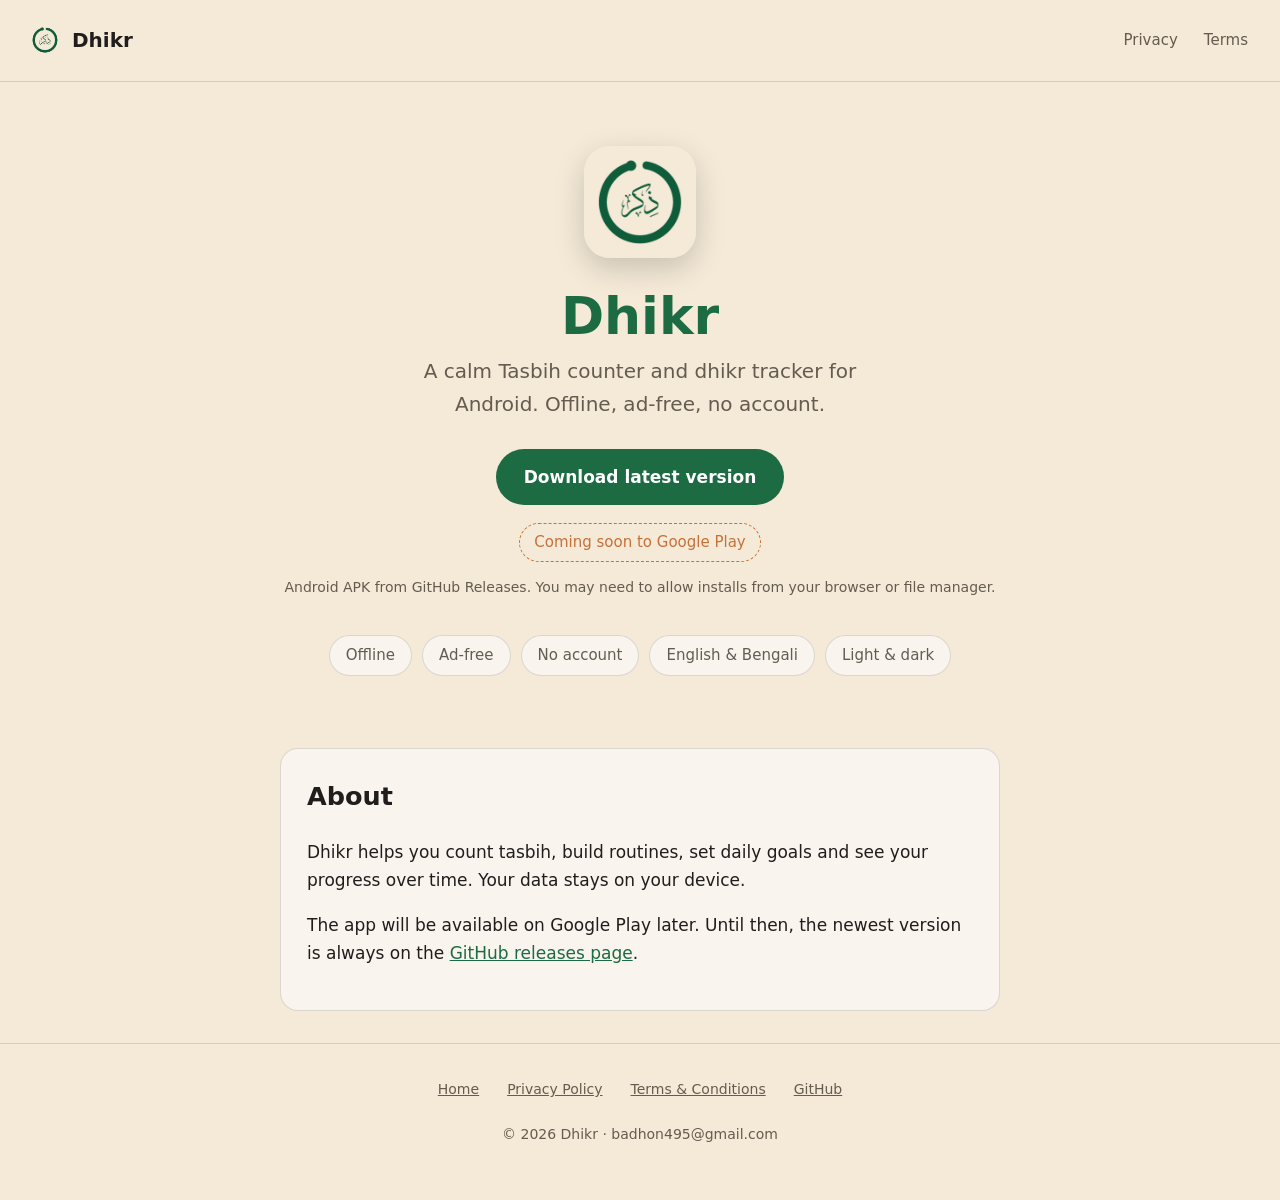
==== commit 27b535a0: "feat(website): optimize all pages for phones Co-Authored-By: Claude Sonnet 5.5 <noreply@anthropic.co" ====
--- a/index.html
+++ b/index.html
@@ -1,4 +1,4 @@
-<!doctype html><html lang="en"><head><meta charset="utf-8"><meta name="viewport" content="width=device-width,initial-scale=1"><meta name="theme-color" content="#f5ead8"><link rel="icon" href="assets/icon.png"><link rel="stylesheet" href="style.css"><title>Dhikr – Tasbih counter &amp; dhikr tracker</title><meta name="description" content="Dhikr is a free, offline, ad-free Tasbih counter for Android. Coming soon to Google Play."><meta property="og:title" content="Dhikr – Tasbih counter &amp; dhikr tracker"><meta property="og:description" content="Offline, ad-free, no account. Coming soon to Google Play."><meta property="og:image" content="https://badhon495.github.io/Dhikr/assets/og.png"></head><body>
+<!doctype html><html lang="en"><head><meta charset="utf-8"><meta name="viewport" content="width=device-width,initial-scale=1,viewport-fit=cover"><meta name="theme-color" content="#f5ead8" media="(prefers-color-scheme: light)"><meta name="theme-color" content="#171512" media="(prefers-color-scheme: dark)"><link rel="icon" href="assets/icon.png"><link rel="stylesheet" href="style.css"><title>Dhikr – Tasbih counter &amp; dhikr tracker</title><meta name="description" content="Dhikr is a free, offline, ad-free Tasbih counter for Android. Coming soon to Google Play."><meta property="og:title" content="Dhikr – Tasbih counter &amp; dhikr tracker"><meta property="og:description" content="Offline, ad-free, no account. Coming soon to Google Play."><meta property="og:image" content="https://badhon495.github.io/Dhikr/assets/og.png"></head><body>
 <header class="top"><div class="wrap"><a class="brand" href="./"><img src="assets/icon.png" alt="">Dhikr</a><nav><a href="privacy.html">Privacy</a><a href="terms.html">Terms</a></nav></div></header>
 <main class="wrap"><section class="hero">
 <img class="icon" src="assets/icon.png" alt="Dhikr app icon">
--- a/style.css
+++ b/style.css
@@ -1,10 +1,10 @@
 :root{--bg:#f5ead8;--surface:#ebddc5;--card:#f9f4ed;--text:#201e1d;--dim:#645c50;--line:rgba(32,30,29,.14);--green:#1d6b43;--green-d:#14513a;--terra:#c67139}
 @media(prefers-color-scheme:dark){:root{--bg:#171512;--surface:#211e19;--card:#1d1a16;--text:#f1e9dc;--dim:#b3a898;--line:rgba(241,233,220,.14);--green:#6fc08f;--green-d:#8fd3a8;--terra:#e08a52}}
 *{box-sizing:border-box}
-html{scroll-behavior:smooth}
-body{margin:0;background:var(--bg);color:var(--text);font:17px/1.65 system-ui,-apple-system,"Segoe UI",Roboto,sans-serif}
+html{scroll-behavior:smooth;-webkit-text-size-adjust:100%;text-size-adjust:100%;color-scheme:light dark}
+body{margin:0;overflow-wrap:break-word;-webkit-tap-highlight-color:transparent;background:var(--bg);color:var(--text);font:17px/1.65 system-ui,-apple-system,"Segoe UI",Roboto,sans-serif}
 a{color:var(--green)}
-.wrap{max-width:760px;margin:0 auto;padding:0 20px}
+.wrap{max-width:760px;margin:0 auto;padding:0 max(20px,env(safe-area-inset-left)) 0 max(20px,env(safe-area-inset-right))}
 header.top{padding:18px 0;border-bottom:1px solid var(--line)}
 header.top .wrap{max-width:none;padding:0 28px;display:flex;align-items:center;justify-content:space-between;gap:12px}
 .brand{display:flex;align-items:center;gap:10px;font-weight:700;font-size:20px;color:var(--text);text-decoration:none}
@@ -34,3 +34,34 @@
 code{background:var(--surface);padding:1px 6px;border-radius:5px;font-size:.9em}
 footer{border-top:1px solid var(--line);padding:26px 0 40px;text-align:center;color:var(--dim);font-size:14px}
 footer a{color:var(--dim);margin:0 8px}
+
+img{max-width:100%;height:auto}
+nav a{display:inline-block;padding:10px 4px}
+footer a{display:inline-block;padding:8px 6px}
+.btn{min-height:48px}
+footer{padding-bottom:max(40px,env(safe-area-inset-bottom))}
+@media(max-width:600px){
+body{font-size:16px;line-height:1.6}
+header.top{padding:10px 0}
+header.top .wrap{padding:0 max(16px,env(safe-area-inset-left)) 0 max(16px,env(safe-area-inset-right))}
+.brand{font-size:18px}
+nav a{margin-left:6px;padding:12px 8px}
+.hero{padding:36px 0 28px}
+.hero img.icon{width:96px;height:96px;border-radius:22px}
+.tag{font-size:18px}
+.btn{display:block;width:100%;padding:15px 20px}
+.soon{display:block;border-radius:14px;margin-top:14px}
+.pills{gap:8px;margin-top:28px}
+.pills li{font-size:14px;padding:6px 13px}
+.card{padding:20px 18px;margin:24px 0;border-radius:16px}
+main.doc{padding:28px 0 44px}
+main.doc h1{font-size:28px}
+main.doc h2{font-size:20px;margin-top:28px}
+table,tbody,tr,td{display:block;width:100%}
+tr:has(th){display:none}
+tr{border:1px solid var(--line);border-radius:12px;margin:0 0 10px;overflow:hidden}
+td{border:0;padding:10px 14px}
+td:first-child{background:var(--surface);font-weight:600}
+td+td{border-top:1px solid var(--line)}
+footer a{display:block;margin:0;padding:11px 0}
+}
